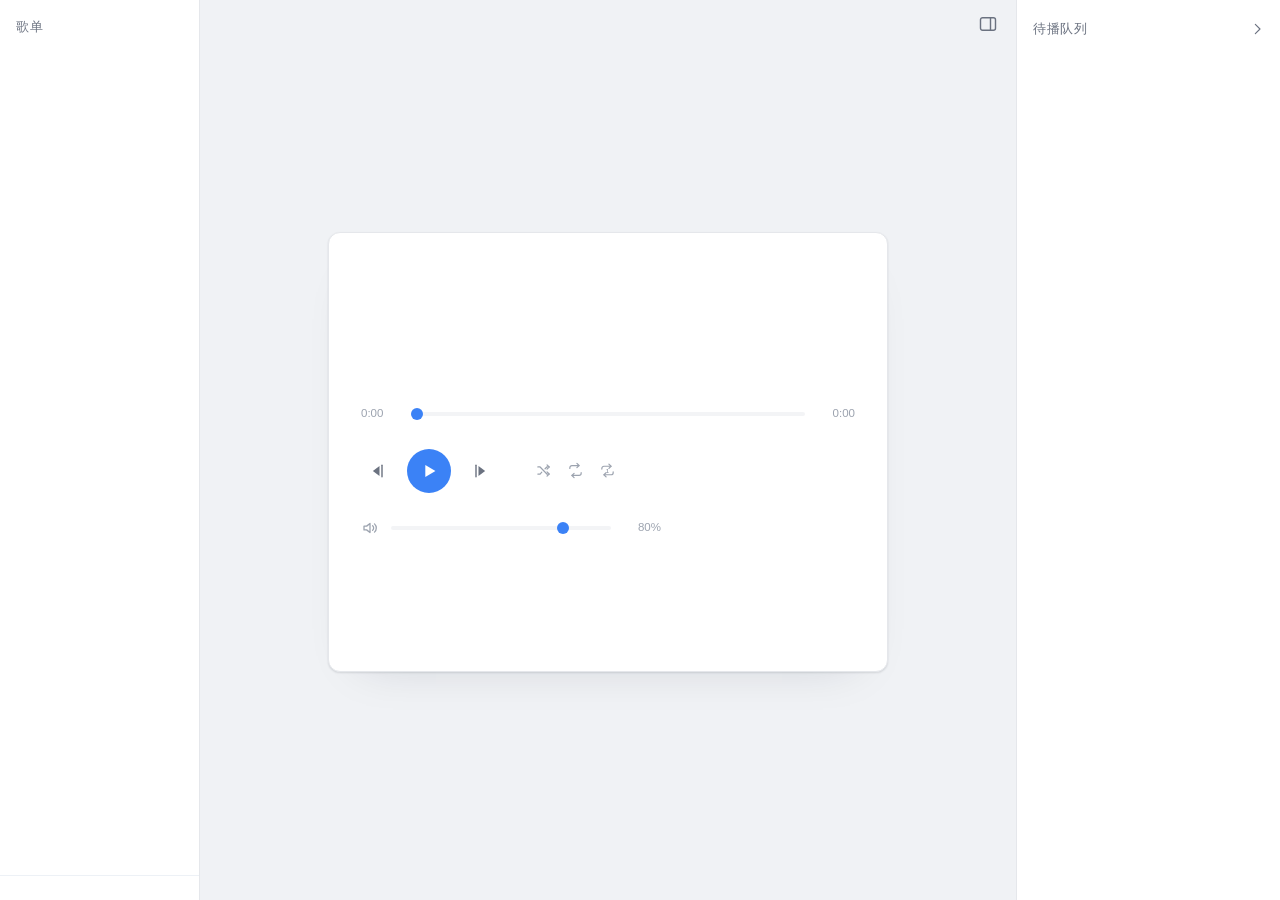
==== app/ui/player/index.html @ 9f5378cd "player的小修改" ====
<!DOCTYPE html>
<html lang="zh-CN" data-theme="light">
<head>
  <meta charset="utf-8">
  <meta name="viewport" content="width=device-width, initial-scale=1">
  <title>音乐播放器</title>
  <link rel="stylesheet" href="styles.css">
  <script>
    // 首帧前先把主题定下来，避免深色模式下先白一下。
    (function () {
      try {
        var saved = window.localStorage.getItem("theme");
        if (saved === "light" || saved === "dark") {
          document.documentElement.dataset.theme = saved;
        } else if (window.matchMedia("(prefers-color-scheme: dark)").matches) {
          document.documentElement.dataset.theme = "dark";
        }
      } catch (error) {
        /* localStorage 不可用时按浅色处理 */
      }
    })();
  </script>
</head>
<body>
  <svg class="sprite" aria-hidden="true" focusable="false">
    <symbol id="i-prev" viewBox="0 0 24 24"><path d="M18 5v14"/><path fill="currentColor" stroke="none" d="M15 6L7 12l8 6z"/></symbol>
    <symbol id="i-next" viewBox="0 0 24 24"><path d="M6 5v14"/><path fill="currentColor" stroke="none" d="M9 6l8 6-8 6z"/></symbol>
    <symbol id="i-play" viewBox="0 0 24 24"><path fill="currentColor" stroke="none" d="M8 5.4l11 6.6-11 6.6z"/></symbol>
    <symbol id="i-pause" viewBox="0 0 24 24"><rect fill="currentColor" stroke="none" x="7.4" y="5" width="3.6" height="14" rx="1.2"/><rect fill="currentColor" stroke="none" x="13" y="5" width="3.6" height="14" rx="1.2"/></symbol>
    <symbol id="i-shuffle" viewBox="0 0 24 24"><path d="M4 7h3.2l9.6 10H20"/><path d="M4 17h3.2l2.4-2.6"/><path d="M14.2 9.6L16.8 7H20"/><path d="M17 4l3 3-3 3"/><path d="M17 14l3 3-3 3"/></symbol>
    <symbol id="i-loop" viewBox="0 0 24 24"><path d="M4 9V8a3 3 0 0 1 3-3h10"/><path d="M14 2l3 3-3 3"/><path d="M20 15v1a3 3 0 0 1-3 3H7"/><path d="M10 22l-3-3 3-3"/></symbol>
    <symbol id="i-repeat-one" viewBox="0 0 24 24"><path d="M4 10V9a3 3 0 0 1 3-3h10"/><path d="M14 3l3 3-3 3"/><path d="M20 14v1a3 3 0 0 1-3 3H7"/><path d="M10 21l-3-3 3-3"/><text x="12" y="15.4" text-anchor="middle" font-size="7.5" font-weight="700" fill="currentColor" stroke="none">1</text></symbol>
    <symbol id="i-volume" viewBox="0 0 24 24"><path d="M4 9.5h3.5L12 6v12L7.5 14.5H4z"/><path d="M15.5 9a4 4 0 0 1 0 6"/><path d="M18 6.5a7.5 7.5 0 0 1 0 11"/></symbol>
    <symbol id="i-panel" viewBox="0 0 24 24"><rect x="3" y="4.5" width="18" height="15" rx="2.5"/><path d="M15 4.5v15"/></symbol>
    <symbol id="i-chevron" viewBox="0 0 24 24"><path d="M9.5 5l7 7-7 7"/></symbol>
    <symbol id="i-search" viewBox="0 0 24 24"><circle cx="10.5" cy="10.5" r="6"/><path d="M15 15l4.5 4.5"/></symbol>
    <symbol id="i-close" viewBox="0 0 24 24"><path d="M6 6l12 12"/><path d="M18 6L6 18"/></symbol>
    <symbol id="i-note" viewBox="0 0 24 24"><circle cx="12" cy="12" r="9.2"/><path d="M10.6 16.2V8.4l5.8-1.4v7.4"/><circle cx="8.7" cy="16.4" r="1.9"/><circle cx="14.5" cy="14.6" r="1.9"/></symbol>
  </svg>

  <div class="app" id="app">
    <aside class="sidebar">
      <div class="sidebar-head" data-i18n="player.playlist_header">歌单</div>
      <div class="playlist-list" id="playlists" role="list"></div>
      <div class="sidebar-foot" id="mode-label"></div>
    </aside>

    <main class="now">
      <div class="now-top">
        <button class="icon-btn" id="queue-toggle" type="button" aria-controls="queue">
          <svg class="icon" aria-hidden="true"><use href="#i-panel"/></svg>
        </button>
      </div>

      <div class="notice" id="notice" role="status" aria-live="polite"></div>

      <div class="now-body">
        <section class="playing" id="playing">
          <div class="playing-head" id="track-head" hidden>
            <span class="playing-playlist" id="track-playlist"></span>
            <span class="adapt-badge" id="track-adaptation"></span>
          </div>
          <div class="title-row">
            <h1 class="track-title" id="track-title"></h1>
            <button class="ghost-btn" id="pick-loop" type="button" hidden data-i18n="player.action.pick_loop">选一首循环</button>
          </div>
          <div class="track-authors" id="track-authors"></div>

          <div class="progress-row">
            <span class="time" id="time-elapsed">0:00</span>
            <input class="slider" id="seek" type="range" min="0" max="1000" step="1" value="0" aria-label="进度">
            <span class="time" id="time-total">0:00</span>
          </div>

          <div class="controls">
            <button class="icon-btn" id="prev" type="button" aria-label="上一首" data-i18n-title="player.action.prev">
              <svg class="icon" aria-hidden="true"><use href="#i-prev"/></svg>
            </button>
            <button class="icon-btn play" id="play" type="button" data-playing="false" aria-label="播放">
              <svg class="icon icon-play" aria-hidden="true"><use href="#i-play"/></svg>
              <svg class="icon icon-pause" aria-hidden="true"><use href="#i-pause"/></svg>
            </button>
            <button class="icon-btn" id="next" type="button" aria-label="下一首" data-i18n-title="player.action.next">
              <svg class="icon" aria-hidden="true"><use href="#i-next"/></svg>
            </button>
            <div class="modes" role="group" aria-label="播放模式">
              <button class="mode-btn" type="button" data-mode="shuffle">
                <svg class="icon" aria-hidden="true"><use href="#i-shuffle"/></svg>
              </button>
              <button class="mode-btn" type="button" data-mode="list_loop">
                <svg class="icon" aria-hidden="true"><use href="#i-loop"/></svg>
              </button>
              <button class="mode-btn" type="button" data-mode="repeat_one">
                <svg class="icon" aria-hidden="true"><use href="#i-repeat-one"/></svg>
              </button>
            </div>
          </div>

          <div class="volume-row">
            <span class="volume-icon" aria-hidden="true">
              <svg class="icon" aria-hidden="true"><use href="#i-volume"/></svg>
            </span>
            <input class="slider" id="volume" type="range" min="0" max="100" step="1" value="80" aria-label="音量">
            <span class="volume-value" id="volume-value">80%</span>
          </div>
        </section>

        <section class="empty" id="empty" hidden>
          <svg class="empty-icon" aria-hidden="true"><use href="#i-note"/></svg>
          <h2 id="empty-title"></h2>
          <p id="empty-body"></p>
          <button class="btn primary" id="empty-action" type="button" data-i18n="player.action.open_manager" hidden>打开管理器</button>
        </section>
      </div>
    </main>

    <aside class="queue" id="queue">
      <div class="queue-head">
        <span data-i18n="player.queue.title">待播队列</span>
        <button class="icon-btn small" id="queue-collapse" type="button" aria-controls="queue">
          <svg class="icon" aria-hidden="true"><use href="#i-chevron"/></svg>
        </button>
      </div>
      <div class="queue-list" id="queue-list"></div>
    </aside>
  </div>

  <div class="modal" id="picker" hidden>
    <div class="modal-card" role="dialog" aria-modal="true" aria-labelledby="picker-title">
      <div class="modal-head">
        <h2 id="picker-title" data-i18n="player.pick.title">选一首循环</h2>
        <button class="icon-btn small" id="picker-close" type="button" aria-label="关闭">
          <svg class="icon" aria-hidden="true"><use href="#i-close"/></svg>
        </button>
      </div>
      <div class="modal-search">
        <svg class="icon" aria-hidden="true"><use href="#i-search"/></svg>
        <input id="picker-search" type="search" autocomplete="off" data-i18n-placeholder="player.pick.search">
      </div>
      <div class="picker-list" id="picker-list" role="listbox"></div>
      <div class="modal-foot" data-i18n="player.pick.hint"></div>
    </div>
  </div>

  <audio id="audio" preload="metadata"></audio>
  <!-- 没有构建步骤：按职责拆成多个普通脚本，共享全局作用域，顺序见 docs/architecture.md -->
  <script src="js/core.js"></script>
  <script src="js/render.js"></script>
  <script src="js/playback.js"></script>
  <script src="js/picker.js"></script>
  <script src="js/events.js"></script>
  <script src="js/main.js"></script>
</body>
</html>
---- app/ui/player/styles.css ----
:root {
  color-scheme: light;

  --bg: #f0f2f5;
  --panel: #ffffff;
  --border: #e5e7eb;
  --border-strong: #d1d5db;
  --border-soft: #edf1f6;

  --text: #374151;
  --text-strong: #111827;
  --text-soft: #6b7280;
  --muted: #9ca3af;
  --placeholder: #c3c9d4;

  --surface-sunken: #f9fafb;
  --surface-hover: #f8fafc;
  --surface-active: #f1f5f9;
  --surface-muted: #f3f4f6;

  --blue: #3b82f6;
  --blue-dark: #2563eb;
  --blue-text: #2563eb;
  --blue-soft: #eff6ff;
  --blue-border: #bfdbfe;

  --amber: #f59e0b;
  --amber-soft: #fef3c7;
  --amber-text: #92400e;
  --red: #ef4444;
  --red-soft: #fee2e2;
  --red-text: #991b1b;

  --shadow: rgba(15, 23, 42, 0.12);
  --shadow-strong: rgba(15, 23, 42, 0.18);
  --backdrop: rgba(15, 23, 42, 0.32);
  --focus-ring: rgba(59, 130, 246, 0.16);
  --toast-bg: #111827;
  --scrollbar: #d3d8e0;
  --scrollbar-hover: #b8bfca;

  --radius: 8px;
  --radius-lg: 12px;
  --ease: cubic-bezier(0.2, 0.7, 0.3, 1);
}

[data-theme="dark"] {
  color-scheme: dark;

  --bg: #14161a;
  --panel: #1c1f24;
  --border: #2a2e35;
  --border-strong: #3a3f47;
  --border-soft: #24282e;

  --text: #d7dbe2;
  --text-strong: #f0f2f5;
  --text-soft: #9aa1ac;
  --muted: #6f7681;
  --placeholder: #5b626d;

  --surface-sunken: #191c21;
  --surface-hover: #24282f;
  --surface-active: #2b3038;
  --surface-muted: #21252b;

  --blue: #4c8df6;
  --blue-dark: #6aa2f9;
  --blue-text: #8ab4f8;
  --blue-soft: #1b2a44;
  --blue-border: #2f4a74;

  --amber: #f5a524;
  --amber-soft: #3a2e12;
  --amber-text: #fcd34d;
  --red: #e5484d;
  --red-soft: #3a1d1f;
  --red-text: #fca5a5;

  --shadow: rgba(0, 0, 0, 0.45);
  --shadow-strong: rgba(0, 0, 0, 0.6);
  --backdrop: rgba(0, 0, 0, 0.55);
  --focus-ring: rgba(76, 141, 246, 0.3);
  --toast-bg: #33383f;
  --scrollbar: #3a4048;
  --scrollbar-hover: #4b525c;
}

* {
  box-sizing: border-box;
}

[hidden] {
  display: none !important;
}

html,
body {
  height: 100%;
  margin: 0;
}

body {
  background: var(--bg);
  color: var(--text);
  font-family: "Microsoft YaHei", "Segoe UI", "Helvetica Neue", sans-serif;
  font-size: 14px;
  line-height: 1.5;
  overflow: hidden;
  -webkit-font-smoothing: antialiased;
}

button,
input {
  font-family: inherit;
  font-size: inherit;
  color: inherit;
}

button {
  cursor: pointer;
}

button:focus-visible,
input:focus-visible {
  outline: 2px solid var(--blue);
  outline-offset: 2px;
}

.sprite {
  display: none;
}

.icon {
  width: 20px;
  height: 20px;
  fill: none;
  stroke: currentColor;
  stroke-width: 1.7;
  stroke-linecap: round;
  stroke-linejoin: round;
}

/* ---------- 骨架 ---------- */

.app {
  display: grid;
  grid-template-columns: 200px minmax(0, 1fr) 264px;
  height: 100vh;
  min-height: 0;
  transition: grid-template-columns 0.24s var(--ease);
}

.app.no-queue {
  grid-template-columns: 200px minmax(0, 1fr) 0px;
}

.app.no-queue .queue {
  opacity: 0;
  border-left-color: transparent;
  pointer-events: none;
}

/* ---------- 左栏 ---------- */

.sidebar {
  display: grid;
  grid-template-rows: auto minmax(0, 1fr) auto;
  min-height: 0;
  background: var(--panel);
  border-right: 1px solid var(--border);
}

.sidebar-head {
  padding: 18px 16px 8px;
  font-size: 12.5px;
  color: var(--text-soft);
  letter-spacing: 0.04em;
}

.playlist-list {
  min-height: 0;
  overflow-y: auto;
  padding: 2px 8px 10px;
}

.playlist-item {
  transition:
    background 0.14s var(--ease),
    color 0.14s var(--ease);
  display: flex;
  align-items: center;
  justify-content: space-between;
  gap: 8px;
  width: 100%;
  padding: 9px 10px;
  border: 0;
  border-radius: var(--radius);
  background: transparent;
  color: var(--text);
  text-align: left;
}

.playlist-item:hover {
  background: var(--surface-hover);
}

.playlist-item.is-active {
  background: var(--blue-soft);
  color: var(--blue-text);
}

.playlist-item .name {
  overflow: hidden;
  white-space: nowrap;
  text-overflow: ellipsis;
}

.playlist-item .count {
  flex: none;
  font-size: 12px;
  color: var(--muted);
  font-variant-numeric: tabular-nums;
}

.playlist-item.is-active .count {
  color: var(--blue-text);
  opacity: 0.7;
}

.sidebar-foot {
  padding: 10px 16px 14px;
  border-top: 1px solid var(--border-soft);
  font-size: 12px;
  color: var(--text-soft);
}

/* ---------- 中栏 ---------- */

.now {
  position: relative;
  display: grid;
  grid-template-rows: 44px minmax(0, 1fr);
  min-width: 0;
  min-height: 0;
}

.now-top {
  display: flex;
  align-items: flex-start;
  justify-content: flex-end;
  padding: 8px 12px 0;
}

.now-body {
  display: flex;
  align-items: center;
  justify-content: center;
  min-height: 0;
  padding: 0 40px 40px;
  overflow: hidden;
}

/* 歌曲卡片：窗口拉大以后，一块安静的白底比飘在空处的几行字更像「正在播放」。 */
.playing {
  display: flex;
  flex-direction: column;
  justify-content: center;
  width: 100%;
  max-width: 560px;
  min-width: 0;
  min-height: min(440px, 100%);
  padding: 24px 32px 26px;
  border: 1px solid var(--border);
  border-radius: var(--radius-lg);
  background: var(--panel);
  box-shadow:
    0 22px 48px -34px var(--shadow-strong),
    0 1px 2px var(--shadow);
}

/* 卡片顶部：当前歌单与它的自适应状态。没有歌单时整行不出现。 */
.playing-head {
  display: flex;
  align-items: center;
  gap: 10px;
  min-width: 0;
  margin-bottom: 18px;
}

.playing-playlist {
  min-width: 0;
  overflow: hidden;
  font-size: 12.5px;
  color: var(--text-soft);
  white-space: nowrap;
  text-overflow: ellipsis;
}

.adapt-badge {
  flex: none;
  padding: 2px 9px;
  border: 1px solid var(--border);
  border-radius: 999px;
  background: var(--surface-muted);
  color: var(--text-soft);
  font-size: 11px;
  white-space: nowrap;
}

.adapt-badge.is-on {
  border-color: var(--blue-border);
  background: var(--blue-soft);
  color: var(--blue-text);
}

.title-row {
  display: flex;
  align-items: center;
  gap: 12px;
  min-width: 0;
}

.track-title {
  min-width: 0;
  margin: 0;
  font-size: 21px;
  font-weight: 600;
  line-height: 1.3;
  color: var(--text-strong);
  overflow-wrap: anywhere;
}

.track-authors {
  margin-top: 6px;
  font-size: 12.5px;
  color: var(--text-soft);
  overflow-wrap: anywhere;
}

.ghost-btn {
  transition:
    background 0.14s var(--ease),
    border-color 0.14s var(--ease),
    color 0.14s var(--ease);
  flex: none;
  padding: 4px 10px;
  border: 1px solid var(--border);
  border-radius: 999px;
  background: transparent;
  color: var(--text-soft);
  font-size: 12px;
  white-space: nowrap;
}

.ghost-btn:hover {
  border-color: var(--blue-border);
  background: var(--blue-soft);
  color: var(--blue-text);
}

/* ---------- 进度与音量 ---------- */

.progress-row {
  display: grid;
  grid-template-columns: 40px minmax(0, 1fr) 40px;
  align-items: center;
  gap: 10px;
  margin-top: 34px;
}

.progress-row .time:last-child {
  text-align: right;
}

.time {
  font-size: 11.5px;
  color: var(--muted);
  font-variant-numeric: tabular-nums;
}

.slider {
  -webkit-appearance: none;
  appearance: none;
  width: 100%;
  height: 16px;
  margin: 0;
  background: transparent;
  cursor: pointer;
}

.slider::-webkit-slider-runnable-track {
  height: 4px;
  border-radius: 2px;
  background: linear-gradient(
    to right,
    var(--blue) 0,
    var(--blue) var(--fill, 0%),
    var(--surface-muted) var(--fill, 0%),
    var(--surface-muted) 100%
  );
}

.slider::-webkit-slider-thumb {
  -webkit-appearance: none;
  width: 12px;
  height: 12px;
  margin-top: -4px;
  border: 0;
  border-radius: 50%;
  background: var(--blue);
  transition: transform 0.12s var(--ease);
}

.slider:hover::-webkit-slider-thumb {
  transform: scale(1.15);
}

.slider:active::-webkit-slider-thumb {
  transform: scale(1.25);
}

.slider:disabled {
  cursor: default;
  opacity: 0.45;
}

.slider:focus-visible {
  outline: 2px solid var(--blue);
  outline-offset: 4px;
  border-radius: 999px;
}

/* ---------- 控件 ---------- */

.controls {
  display: flex;
  align-items: center;
  gap: 14px;
  margin-top: 26px;
}

.icon-btn {
  transition:
    background 0.14s var(--ease),
    color 0.14s var(--ease),
    transform 0.12s var(--ease);
  display: inline-flex;
  align-items: center;
  justify-content: center;
  width: 32px;
  height: 32px;
  padding: 0;
  border: 0;
  border-radius: 50%;
  background: transparent;
  color: var(--text-soft);
}

.icon-btn:hover {
  background: var(--surface-hover);
  color: var(--text);
}

.icon-btn:active:not(:disabled) {
  transform: scale(0.92);
}

.icon-btn:disabled {
  background: transparent;
  color: var(--muted);
  opacity: 0.4;
  cursor: default;
}

.icon-btn.small {
  width: 26px;
  height: 26px;
}

.icon-btn.small .icon {
  width: 16px;
  height: 16px;
}

.icon-btn.play {
  width: 44px;
  height: 44px;
  background: var(--blue);
  color: #ffffff;
}

.icon-btn.play:hover {
  background: var(--blue-dark);
  color: #ffffff;
}

.icon-btn.play:disabled {
  background: var(--surface-muted);
  color: var(--muted);
}

.icon-btn.play .icon {
  width: 22px;
  height: 22px;
  transition: transform 0.12s var(--ease);
}

.icon-btn.play:active:not(:disabled) .icon {
  transform: scale(0.88);
}

.icon-btn.play .icon-pause,
.icon-btn.play[data-playing="true"] .icon-play {
  display: none;
}

.icon-btn.play[data-playing="true"] .icon-pause {
  display: block;
}

.modes {
  display: flex;
  align-items: center;
  gap: 4px;
  margin-left: 18px;
}

.mode-btn {
  transition:
    background 0.14s var(--ease),
    color 0.14s var(--ease),
    border-color 0.14s var(--ease);
  display: inline-flex;
  align-items: center;
  justify-content: center;
  width: 28px;
  height: 28px;
  padding: 0;
  border: 0;
  border-radius: var(--radius);
  background: transparent;
  color: var(--muted);
}

.mode-btn .icon {
  width: 17px;
  height: 17px;
}

.mode-btn:hover {
  background: var(--surface-hover);
  color: var(--text-soft);
}

.mode-btn.is-active {
  background: var(--blue-soft);
  color: var(--blue-text);
}

.volume-row {
  display: grid;
  grid-template-columns: 20px minmax(0, 1fr) 40px;
  align-items: center;
  gap: 10px;
  width: 100%;
  max-width: 300px;
  margin-top: 24px;
}

/* 卡片里音量条与上面的控件保持一段固定距离，多出来的空白由居中分配，
   不会在中间留出一个大洞。 */
.playing .volume-row {
  margin-top: 26px;
}

.volume-icon {
  display: inline-flex;
  color: var(--muted);
}

.volume-icon .icon {
  width: 18px;
  height: 18px;
}

.volume-value {
  font-size: 11.5px;
  color: var(--muted);
  text-align: right;
  font-variant-numeric: tabular-nums;
}

/* ---------- 提示条 ---------- */

.notice {
  position: absolute;
  top: 48px;
  left: 50%;
  max-width: calc(100% - 56px);
  padding: 7px 14px;
  border-radius: 999px;
  background: var(--amber-soft);
  color: var(--amber-text);
  font-size: 12.5px;
  white-space: nowrap;
  overflow: hidden;
  text-overflow: ellipsis;
  opacity: 0;
  visibility: hidden;
  transform: translateX(-50%) translateY(-4px);
  transition:
    opacity 0.18s var(--ease),
    transform 0.18s var(--ease),
    visibility 0.18s;
  pointer-events: none;
}

.notice.is-visible {
  opacity: 1;
  visibility: visible;
  transform: translateX(-50%) translateY(0);
}

/* ---------- 空状态 ---------- */

.empty {
  display: flex;
  flex-direction: column;
  align-items: center;
  max-width: min(340px, 100%);
  text-align: center;
}

.empty-icon {
  width: 96px;
  height: 96px;
  margin-bottom: 14px;
  fill: none;
  stroke: var(--placeholder);
  stroke-width: 1.2;
  stroke-linecap: round;
  stroke-linejoin: round;
}

.empty h2 {
  margin: 0;
  font-size: 17px;
  font-weight: 600;
  color: var(--text-strong);
}

.empty p {
  margin: 8px 0 0;
  font-size: 13px;
  color: var(--text-soft);
}

.btn {
  transition:
    background 0.14s var(--ease),
    border-color 0.14s var(--ease),
    transform 0.12s var(--ease);
  padding: 8px 16px;
  border: 1px solid var(--border);
  border-radius: var(--radius);
  background: var(--panel);
  color: var(--text);
  font-size: 13.5px;
}

.btn:active:not(:disabled) {
  transform: scale(0.98);
}

.btn:hover {
  border-color: var(--border-strong);
  background: var(--surface-hover);
}

.btn.primary {
  margin-top: 16px;
  border-color: var(--blue);
  background: var(--blue);
  color: #ffffff;
}

.btn.primary:hover {
  border-color: var(--blue-dark);
  background: var(--blue-dark);
}

/* ---------- 右栏 ---------- */

.queue {
  overflow: hidden;
  transition:
    opacity 0.18s var(--ease),
    border-color 0.24s var(--ease);
  display: grid;
  grid-template-rows: auto minmax(0, 1fr) auto;
  min-height: 0;
  background: var(--panel);
  border-left: 1px solid var(--border);
}

.queue-head {
  display: flex;
  align-items: center;
  justify-content: space-between;
  gap: 8px;
  padding: 16px 10px 8px 16px;
  font-size: 12.5px;
  color: var(--text-soft);
  letter-spacing: 0.04em;
}

.queue-head .icon-btn .icon {
  transform: rotate(0deg);
}

.queue-list {
  min-height: 0;
  overflow-y: auto;
  padding: 2px 8px 12px;
}

.queue-item {
  transition:
    background 0.14s var(--ease),
    color 0.14s var(--ease);
  display: grid;
  grid-template-columns: 22px minmax(0, 1fr) auto;
  align-items: center;
  gap: 6px;
  width: 100%;
  padding: 7px 8px;
  border: 0;
  border-radius: var(--radius);
  background: transparent;
  color: var(--text);
  font-size: 13.5px;
  text-align: left;
}

.queue-item:hover {
  background: var(--surface-hover);
}

.queue-item .idx {
  font-size: 11.5px;
  color: var(--muted);
  text-align: right;
  font-variant-numeric: tabular-nums;
}

.queue-item .name {
  overflow: hidden;
  white-space: nowrap;
  text-overflow: ellipsis;
}

.queue-item .tag {
  font-size: 10.5px;
  color: var(--muted);
  white-space: nowrap;
}

.queue-item.is-played {
  color: var(--muted);
}

.queue-item.is-played:hover {
  color: var(--text-soft);
}

.queue-item.is-missing {
  color: var(--muted);
}

.queue-item.is-current {
  background: var(--blue-soft);
  color: var(--blue-text);
}

.queue-item.is-current .idx {
  color: var(--blue-text);
  opacity: 0.7;
}

.queue-empty {
  padding: 20px 12px;
  font-size: 12.5px;
  color: var(--muted);
  text-align: center;
}

.queue-pinned {
  margin: 8px;
  padding: 12px 14px;
  border-radius: var(--radius);
  background: var(--blue-soft);
  color: var(--blue-text);
  font-size: 13px;
  line-height: 1.5;
  overflow-wrap: anywhere;
}

/* ---------- 弹窗 ---------- */

.modal {
  animation: fade-in 0.16s ease;
  position: fixed;
  inset: 0;
  z-index: 20;
  display: flex;
  align-items: center;
  justify-content: center;
  padding: 24px;
  background: var(--backdrop);
}

.modal.is-closing {
  animation: fade-out 0.16s ease forwards;
}

.modal.is-closing .modal-card {
  animation: card-out 0.16s var(--ease) forwards;
}

.modal-card {
  animation: card-in 0.2s var(--ease);
  display: grid;
  grid-template-rows: auto auto minmax(0, 1fr) auto;
  width: 520px;
  max-width: 100%;
  max-height: 82vh;
  border: 1px solid var(--border);
  border-radius: var(--radius-lg);
  background: var(--panel);
  box-shadow: 0 18px 48px var(--shadow-strong);
  overflow: hidden;
}

.modal-head {
  display: flex;
  align-items: center;
  justify-content: space-between;
  gap: 12px;
  padding: 16px 14px 10px 20px;
}

.modal-head h2 {
  margin: 0;
  font-size: 17px;
  font-weight: 600;
  color: var(--text-strong);
}

.modal-search {
  display: flex;
  align-items: center;
  gap: 8px;
  margin: 0 20px 10px;
  padding: 0 10px;
  border: 1px solid var(--border);
  border-radius: var(--radius);
  background: var(--surface-sunken);
  color: var(--muted);
}

.modal-search:focus-within {
  border-color: var(--blue-border);
  background: var(--panel);
  box-shadow: 0 0 0 3px var(--focus-ring);
}

.modal-search .icon {
  width: 16px;
  height: 16px;
  flex: none;
}

.modal-search input {
  width: 100%;
  height: 36px;
  border: 0;
  background: transparent;
  outline: none;
}

.modal-search input::placeholder {
  color: var(--placeholder);
}

.picker-list {
  min-height: 0;
  overflow-y: auto;
  padding: 0 12px 10px;
}

.picker-item {
  display: grid;
  grid-template-columns: minmax(0, 1fr) auto;
  align-items: baseline;
  gap: 10px;
  width: 100%;
  padding: 9px 10px;
  border: 0;
  border-radius: var(--radius);
  background: transparent;
  text-align: left;
}

.picker-item:hover {
  background: var(--surface-hover);
}

.picker-item.is-active {
  background: var(--blue-soft);
}

.picker-name {
  overflow: hidden;
  white-space: nowrap;
  text-overflow: ellipsis;
}

.picker-meta {
  font-size: 12px;
  color: var(--muted);
  white-space: nowrap;
}

.picker-item.is-active .picker-name {
  color: var(--blue-text);
}

.picker-empty {
  padding: 28px 12px;
  font-size: 13px;
  color: var(--muted);
  text-align: center;
}

.modal-foot {
  padding: 10px 20px 14px;
  border-top: 1px solid var(--border-soft);
  font-size: 11.5px;
  color: var(--muted);
}

/* ---------- 滚动条 ---------- */

.playlist-list::-webkit-scrollbar,
.queue-list::-webkit-scrollbar,
.picker-list::-webkit-scrollbar {
  width: 8px;
}

.playlist-list::-webkit-scrollbar-thumb,
.queue-list::-webkit-scrollbar-thumb,
.picker-list::-webkit-scrollbar-thumb {
  border-radius: 4px;
  background: var(--scrollbar);
}

.playlist-list::-webkit-scrollbar-thumb:hover,
.queue-list::-webkit-scrollbar-thumb:hover,
.picker-list::-webkit-scrollbar-thumb:hover {
  background: var(--scrollbar-hover);
}

/* ---------- 窄窗口 ---------- */

@media (max-width: 840px) {
  .now-body {
    padding: 0 20px 28px;
  }

  .playing {
    min-height: min(360px, 100%);
    padding: 20px 22px 22px;
  }

  .progress-row {
    margin-top: 26px;
  }

  .controls {
    gap: 10px;
  }

  .modes {
    gap: 2px;
    margin-left: 10px;
  }

  .mode-btn {
    width: 26px;
    height: 26px;
  }

  .volume-row {
    margin-top: 20px;
  }
}

/* ---------- 动效 ---------- */

@keyframes fade-in {
  from {
    opacity: 0;
  }
  to {
    opacity: 1;
  }
}

@keyframes fade-out {
  to {
    opacity: 0;
  }
}

@keyframes card-out {
  to {
    opacity: 0;
    transform: translateY(6px) scale(0.985);
  }
}

@keyframes card-in {
  from {
    opacity: 0;
    transform: translateY(8px) scale(0.985);
  }
  to {
    opacity: 1;
    transform: none;
  }
}

@keyframes track-in {
  from {
    opacity: 0;
    transform: translateY(6px);
  }
  to {
    opacity: 1;
    transform: none;
  }
}

.playing.is-switching .title-row,
.playing.is-switching .track-authors {
  animation: track-in 0.22s var(--ease);
}

@media (prefers-reduced-motion: reduce) {
  * {
    animation-duration: 0.01ms !important;
    transition-duration: 0.01ms !important;
  }
}
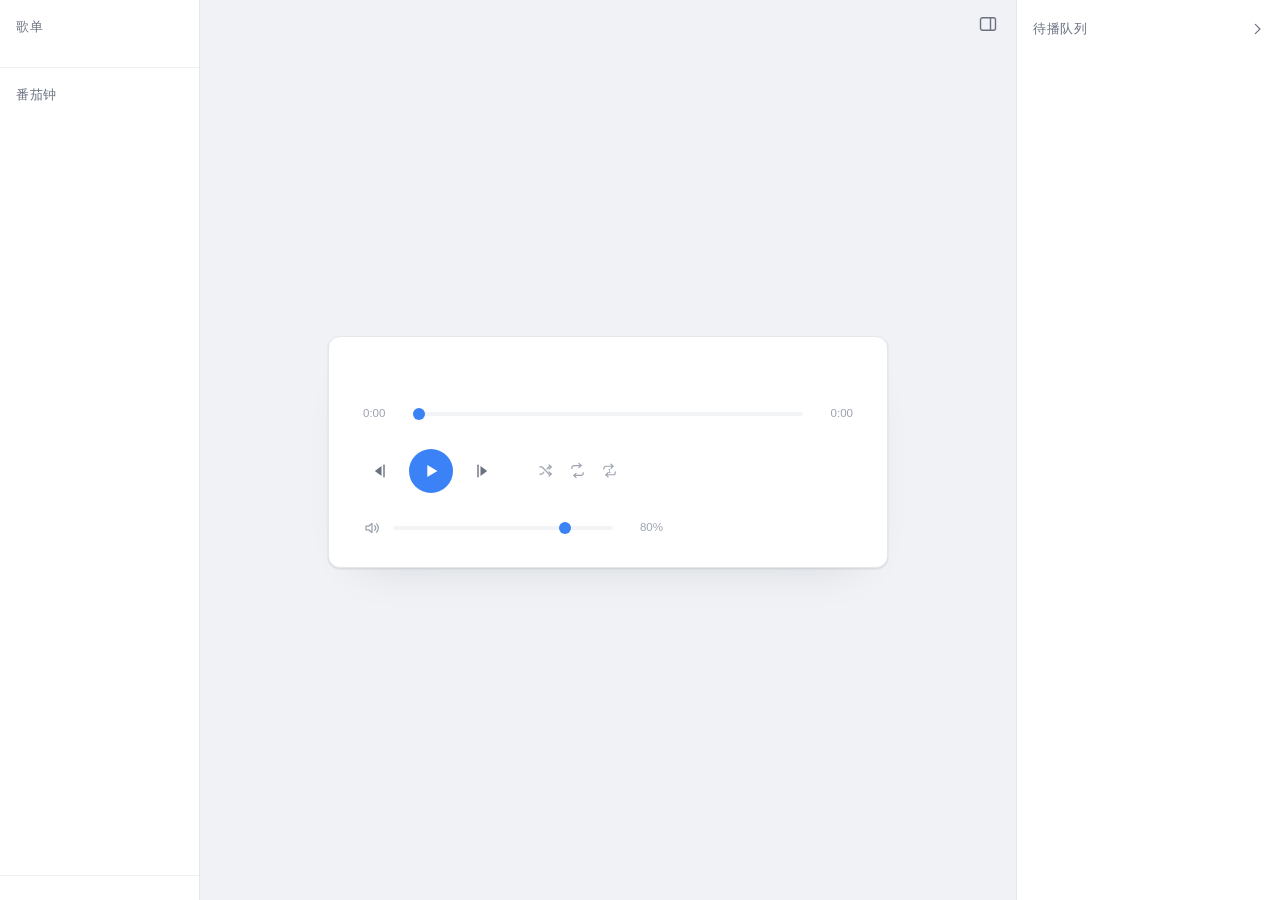
==== commit 43e8a564: "功能：番茄钟" ====
--- a/app/ui/player/index.html
+++ b/app/ui/player/index.html
@@ -40,8 +40,12 @@
 
   <div class="app" id="app">
     <aside class="sidebar">
-      <div class="sidebar-head" data-i18n="player.playlist_header">歌单</div>
-      <div class="playlist-list" id="playlists" role="list"></div>
+      <div class="sidebar-scroll">
+        <div class="sidebar-head" data-i18n="player.playlist_header">歌单</div>
+        <div class="playlist-list" id="playlists" role="list"></div>
+        <div class="sidebar-head sidebar-head--pomodoro" id="pomodoro-head" data-i18n="pomodoro.header">番茄钟</div>
+        <div class="playlist-list" id="pomodoros" role="list"></div>
+      </div>
       <div class="sidebar-foot" id="mode-label"></div>
     </aside>
 
@@ -54,7 +58,7 @@
 
       <div class="notice" id="notice" role="status" aria-live="polite"></div>
 
-      <div class="now-body">
+      <div class="now-body" id="now-body">
         <section class="playing" id="playing">
           <div class="playing-head" id="track-head" hidden>
             <span class="playing-playlist" id="track-playlist"></span>
@@ -112,6 +116,8 @@
           <button class="btn primary" id="empty-action" type="button" data-i18n="player.action.open_manager" hidden>打开管理器</button>
         </section>
       </div>
+
+      <section class="pomodoro-detail" id="pomodoro-detail" hidden></section>
     </main>
 
     <aside class="queue" id="queue">
@@ -123,6 +129,66 @@
       </div>
       <div class="queue-list" id="queue-list"></div>
     </aside>
+  </div>
+
+  <div class="pomo-stage" id="pomo-stage" hidden>
+    <div class="pomo-bg" id="pomo-bg"></div>
+    <div class="pomo-scrim"></div>
+
+    <div class="pomo-hud">
+      <div class="pomo-hud-phase" id="pomo-phase"></div>
+      <div class="pomo-hud-time" id="pomo-time">0:00</div>
+      <div class="pomo-hud-next" id="pomo-next"></div>
+    </div>
+
+    <div class="pomo-hotzone" id="pomo-hotzone"></div>
+    <div class="pomo-panel" id="pomo-panel">
+      <div class="pomo-panel-title" id="pomo-panel-title"></div>
+      <label class="pomo-volume">
+        <span data-i18n="pomodoro.music_volume">背景音乐</span>
+        <input class="slider" id="pomo-music-volume" type="range" min="0" max="100" step="1" value="50">
+        <span class="pomo-volume-value" id="pomo-music-volume-value">50%</span>
+      </label>
+      <label class="pomo-volume">
+        <span data-i18n="pomodoro.environment_volume">环境音</span>
+        <input class="slider" id="pomo-environment-volume" type="range" min="0" max="100" step="1" value="35">
+        <span class="pomo-volume-value" id="pomo-environment-volume-value">35%</span>
+      </label>
+      <div class="pomo-panel-actions">
+        <button class="pomo-action" id="pomo-pause" type="button" data-paused="false">
+          <svg class="icon" aria-hidden="true"><use href="#i-pause"/></svg>
+          <span id="pomo-pause-label" data-i18n="pomodoro.pause">暂停</span>
+        </button>
+        <button class="pomo-action" id="pomo-fullscreen" type="button" data-i18n="pomodoro.fullscreen">全屏</button>
+        <button class="pomo-action is-danger" id="pomo-exit" type="button" data-i18n="pomodoro.exit">退出</button>
+      </div>
+    </div>
+
+    <div class="pomo-prep" id="pomo-prep">
+      <div class="pomo-prep-name" id="pomo-prep-name"></div>
+      <div class="pomo-prep-label" data-i18n="pomodoro.prep">预备</div>
+      <div class="pomo-prep-time" id="pomo-prep-time">2:00</div>
+      <button class="btn primary" id="pomo-prep-skip" type="button" data-i18n="pomodoro.prep_skip">跳过预备</button>
+    </div>
+
+    <div class="pomo-done" id="pomo-done" hidden>
+      <div class="pomo-done-card">
+        <h2 data-i18n="pomodoro.done_title">完成</h2>
+        <div class="pomo-done-stats" id="pomo-done-stats"></div>
+        <button class="btn primary" id="pomo-done-close" type="button" data-i18n="pomodoro.done_back">返回</button>
+      </div>
+    </div>
+
+    <div class="pomo-confirm" id="pomo-confirm" hidden>
+      <div class="pomo-confirm-card">
+        <h2 data-i18n="pomodoro.exit_title">退出番茄钟</h2>
+        <p data-i18n="pomodoro.exit_body">已经计时的时间会保留，确定要退出吗？</p>
+        <div class="pomo-confirm-actions">
+          <button class="btn ghost" id="pomo-exit-cancel" type="button" data-i18n="pomodoro.exit_cancel">继续计时</button>
+          <button class="btn primary" id="pomo-exit-confirm" type="button" data-i18n="pomodoro.exit_confirm">退出</button>
+        </div>
+      </div>
+    </div>
   </div>
 
   <div class="modal" id="picker" hidden>
@@ -143,11 +209,16 @@
   </div>
 
   <audio id="audio" preload="metadata"></audio>
+  <audio id="pomo-audio" preload="metadata"></audio>
+  <audio id="pomo-ambient" loop preload="metadata"></audio>
+  <audio id="pomo-ring" preload="auto"></audio>
   <!-- 没有构建步骤：按职责拆成多个普通脚本，共享全局作用域，顺序见 docs/architecture.md -->
   <script src="js/core.js"></script>
   <script src="js/render.js"></script>
   <script src="js/playback.js"></script>
   <script src="js/picker.js"></script>
+  <script src="js/pomodoro-render.js"></script>
+  <script src="js/pomodoro.js"></script>
   <script src="js/events.js"></script>
   <script src="js/main.js"></script>
 </body>
--- a/app/ui/player/styles.css
+++ b/app/ui/player/styles.css
@@ -161,14 +161,41 @@
   pointer-events: none;
 }
 
+/* 番茄钟详情占满主区域时，队列栏让位：详情里的选择比待播列表重要。 */
+.app.pomodoro-view {
+  grid-template-columns: 200px minmax(0, 1fr) 0px;
+}
+
+.app.pomodoro-view .queue {
+  opacity: 0;
+  border-left-color: transparent;
+  pointer-events: none;
+}
+
 /* ---------- 左栏 ---------- */
 
 .sidebar {
   display: grid;
-  grid-template-rows: auto minmax(0, 1fr) auto;
+  grid-template-rows: minmax(0, 1fr) auto;
   min-height: 0;
   background: var(--panel);
   border-right: 1px solid var(--border);
+}
+
+.sidebar-scroll {
+  min-height: 0;
+  overflow-y: auto;
+  padding-bottom: 8px;
+}
+
+.sidebar-scroll .playlist-list {
+  overflow: visible;
+}
+
+.sidebar-head--pomodoro {
+  margin-top: 10px;
+  border-top: 1px solid var(--border-soft);
+  padding-top: 12px;
 }
 
 .sidebar-head {
@@ -261,16 +288,15 @@
   overflow: hidden;
 }
 
-/* 歌曲卡片：窗口拉大以后，一块安静的白底比飘在空处的几行字更像「正在播放」。 */
+/* 歌曲卡片：窗口拉大以后，一块安静的白底比飘在空处的几行字更像「正在播放」。
+   高度跟着内容走，不设最小高度——窗口再大也不该在卡片里留出半屏空白。 */
 .playing {
   display: flex;
   flex-direction: column;
-  justify-content: center;
   width: 100%;
   max-width: 560px;
   min-width: 0;
-  min-height: min(440px, 100%);
-  padding: 24px 32px 26px;
+  padding: 28px 34px 30px;
   border: 1px solid var(--border);
   border-radius: var(--radius-lg);
   background: var(--panel);
@@ -979,8 +1005,7 @@
   }
 
   .playing {
-    min-height: min(360px, 100%);
-    padding: 20px 22px 22px;
+    padding: 22px 22px 24px;
   }
 
   .progress-row {
@@ -1063,3 +1088,532 @@
     transition-duration: 0.01ms !important;
   }
 }
+
+/* ---------- 番茄钟 ---------- */
+
+.pomo-item .count {
+  max-width: 86px;
+  overflow: hidden;
+  white-space: nowrap;
+  text-overflow: ellipsis;
+}
+
+.pomo-item.is-locked {
+  opacity: 0.55;
+  cursor: default;
+}
+
+.pomodoro-detail {
+  position: absolute;
+  inset: 44px 0 0 0;
+  z-index: 2;
+  padding: 8px 32px 40px;
+  overflow-y: auto;
+  background: var(--bg);
+}
+
+.pomo-detail-wrap {
+  max-width: 720px;
+  margin: 0 auto;
+}
+
+.pomo-detail-head {
+  margin-bottom: 18px;
+}
+
+.pomo-detail-title {
+  margin: 0;
+  color: var(--text-strong);
+  font-size: 23px;
+  font-weight: 600;
+  line-height: 1.3;
+  overflow-wrap: anywhere;
+}
+
+.pomo-detail-sub {
+  margin: 6px 0 0;
+  color: var(--text-soft);
+  font-size: 12.5px;
+  line-height: 1.6;
+}
+
+.pomo-detail-card {
+  padding: 4px 20px;
+  border: 1px solid var(--border);
+  border-radius: var(--radius-lg);
+  background: var(--panel);
+  box-shadow: 0 18px 40px -34px var(--shadow-strong);
+}
+
+.pomo-detail-row {
+  display: grid;
+  grid-template-columns: 132px minmax(0, 1fr);
+  align-items: center;
+  gap: 14px;
+  padding: 10px 0;
+  border-bottom: 1px solid var(--border-soft);
+}
+
+.pomo-detail-row:last-child {
+  border-bottom: 0;
+}
+
+.pomo-detail-label {
+  color: var(--text-soft);
+  font-size: 12.5px;
+}
+
+.pomo-detail-section {
+  padding-top: 4px;
+  border-top: 1px solid var(--border);
+}
+
+.pomo-detail-section h3 {
+  margin: 14px 0 2px;
+  color: var(--muted);
+  font-size: 11.5px;
+  font-weight: 600;
+  letter-spacing: 0.05em;
+}
+
+.pomo-select {
+  width: 100%;
+  height: 34px;
+  padding: 0 10px;
+  border: 1px solid var(--border);
+  border-radius: var(--radius);
+  background: var(--surface-sunken);
+  color: var(--text);
+  font-family: inherit;
+  font-size: 13px;
+}
+
+.pomo-select:focus-visible {
+  outline: 2px solid var(--blue);
+  outline-offset: 1px;
+}
+
+.pomo-switch {
+  position: relative;
+  width: 40px;
+  height: 22px;
+  padding: 0;
+  border: 0;
+  border-radius: 999px;
+  background: var(--surface-muted);
+  transition: background 0.16s var(--ease);
+}
+
+.pomo-switch-knob {
+  position: absolute;
+  top: 3px;
+  left: 3px;
+  width: 16px;
+  height: 16px;
+  border-radius: 50%;
+  background: var(--panel);
+  box-shadow: 0 1px 2px var(--shadow);
+  transition: transform 0.16s var(--ease);
+}
+
+.pomo-switch[aria-checked="true"] {
+  background: var(--blue);
+}
+
+.pomo-switch[aria-checked="true"] .pomo-switch-knob {
+  transform: translateX(18px);
+}
+
+.pomo-detail-stats {
+  display: flex;
+  flex-wrap: wrap;
+  gap: 8px 18px;
+  margin-top: 14px;
+  color: var(--text-soft);
+  font-size: 12px;
+}
+
+.pomo-detail-actions {
+  display: flex;
+  gap: 10px;
+  margin-top: 18px;
+}
+
+.pomo-detail-actions .btn.primary {
+  margin-top: 0;
+}
+
+.pomo-detail-note {
+  margin: 10px 0 0;
+  color: var(--muted);
+  font-size: 11.5px;
+}
+
+/* ---------- 全屏计时层 ---------- */
+
+body.pomo-mode {
+  overflow: hidden;
+}
+
+.pomo-stage {
+  position: fixed;
+  inset: 0;
+  z-index: 15;
+  overflow: hidden;
+  background: #0b0d10;
+  color: #ffffff;
+  font-family: var(--pomo-font, "Microsoft YaHei", "Segoe UI", sans-serif);
+}
+
+.pomo-bg {
+  position: absolute;
+  inset: 0;
+  overflow: hidden;
+  background: #0b0d10;
+}
+
+.pomo-bg.is-empty {
+  background:
+    radial-gradient(circle at 22% 18%, rgba(59, 130, 246, 0.22), transparent 42%),
+    radial-gradient(circle at 78% 76%, rgba(245, 158, 11, 0.16), transparent 46%),
+    linear-gradient(150deg, #11151c, #090b0f 70%);
+}
+
+.pomo-bg-media {
+  position: absolute;
+  top: 50%;
+  left: 50%;
+  transform: translate(-50%, -50%);
+}
+
+.pomo-bg[data-mode="cover"] .pomo-bg-media {
+  width: 100%;
+  height: 100%;
+  object-fit: cover;
+}
+
+.pomo-bg[data-mode="contain"] .pomo-bg-media {
+  width: 100%;
+  height: 100%;
+  object-fit: contain;
+}
+
+.pomo-bg[data-mode="stretch"] .pomo-bg-media {
+  width: 100%;
+  height: 100%;
+  object-fit: fill;
+}
+
+.pomo-bg[data-mode="fit_width"] .pomo-bg-media {
+  width: 100%;
+  height: auto;
+}
+
+.pomo-bg[data-mode="fit_height"] .pomo-bg-media {
+  width: auto;
+  height: 100%;
+}
+
+.pomo-scrim {
+  position: absolute;
+  inset: 0;
+  background: linear-gradient(
+    180deg,
+    rgba(0, 0, 0, 0.28),
+    transparent 26%,
+    transparent 64%,
+    rgba(0, 0, 0, 0.58)
+  );
+  pointer-events: none;
+}
+
+.pomo-hud {
+  position: absolute;
+  bottom: 30px;
+  left: 36px;
+  display: flex;
+  flex-direction: column;
+  gap: 2px;
+  text-shadow: 0 2px 22px rgba(0, 0, 0, 0.5);
+  pointer-events: none;
+}
+
+.pomo-hud-phase {
+  color: rgba(255, 255, 255, 0.72);
+  font-size: 13px;
+  letter-spacing: 0.18em;
+}
+
+.pomo-hud-time {
+  font-size: 56px;
+  font-weight: 600;
+  line-height: 1.05;
+  font-variant-numeric: tabular-nums;
+}
+
+.pomo-hud-next {
+  color: rgba(255, 255, 255, 0.6);
+  font-size: 12.5px;
+}
+
+/* 右上角热区：鼠标靠近才让面板渐显 */
+.pomo-hotzone {
+  position: absolute;
+  top: 0;
+  right: 0;
+  z-index: 3;
+  width: 280px;
+  height: 150px;
+}
+
+.pomo-panel {
+  position: absolute;
+  top: 18px;
+  right: 18px;
+  z-index: 4;
+  width: 252px;
+  padding: 14px;
+  border: 1px solid rgba(255, 255, 255, 0.16);
+  border-radius: 14px;
+  background: rgba(18, 20, 24, 0.58);
+  box-shadow: 0 18px 42px rgba(0, 0, 0, 0.35);
+  opacity: 0;
+  transform: translateY(-6px);
+  pointer-events: none;
+  transition:
+    opacity 0.2s var(--ease),
+    transform 0.2s var(--ease);
+  backdrop-filter: blur(14px);
+}
+
+.pomo-panel.is-visible {
+  opacity: 1;
+  transform: none;
+  pointer-events: auto;
+}
+
+.pomo-panel-title {
+  margin-bottom: 6px;
+  color: rgba(255, 255, 255, 0.66);
+  font-size: 12px;
+  overflow: hidden;
+  white-space: nowrap;
+  text-overflow: ellipsis;
+}
+
+.pomo-volume {
+  display: grid;
+  grid-template-columns: 60px minmax(0, 1fr) 38px;
+  align-items: center;
+  gap: 8px;
+  margin-top: 8px;
+  color: rgba(255, 255, 255, 0.72);
+  font-size: 11.5px;
+}
+
+.pomo-volume .slider::-webkit-slider-runnable-track {
+  background: linear-gradient(
+    to right,
+    #ffffff 0,
+    #ffffff var(--fill, 0%),
+    rgba(255, 255, 255, 0.22) var(--fill, 0%),
+    rgba(255, 255, 255, 0.22) 100%
+  );
+}
+
+.pomo-volume .slider::-webkit-slider-thumb {
+  background: #ffffff;
+}
+
+.pomo-volume-value {
+  color: rgba(255, 255, 255, 0.6);
+  font-size: 11px;
+  text-align: right;
+  font-variant-numeric: tabular-nums;
+}
+
+.pomo-panel-actions {
+  display: flex;
+  gap: 6px;
+  margin-top: 12px;
+}
+
+.pomo-action {
+  display: inline-flex;
+  flex: 1;
+  align-items: center;
+  justify-content: center;
+  gap: 4px;
+  padding: 7px 8px;
+  border: 1px solid rgba(255, 255, 255, 0.16);
+  border-radius: 8px;
+  background: rgba(255, 255, 255, 0.06);
+  color: #ffffff;
+  font-size: 12px;
+}
+
+.pomo-action:hover {
+  background: rgba(255, 255, 255, 0.13);
+}
+
+.pomo-action.is-danger {
+  color: #ffb4b4;
+}
+
+.pomo-action .icon {
+  width: 14px;
+  height: 14px;
+}
+
+/* 预备 */
+
+.pomo-prep {
+  position: absolute;
+  inset: 0;
+  z-index: 5;
+  display: flex;
+  flex-direction: column;
+  align-items: center;
+  justify-content: center;
+  gap: 8px;
+  background: radial-gradient(circle at 50% 42%, rgba(38, 42, 50, 0.96), rgba(8, 9, 12, 0.99));
+}
+
+.pomo-prep-name {
+  color: rgba(255, 255, 255, 0.68);
+  font-size: 15px;
+}
+
+.pomo-prep-label {
+  color: rgba(255, 255, 255, 0.45);
+  font-size: 11.5px;
+  letter-spacing: 0.3em;
+}
+
+.pomo-prep-time {
+  font-size: 72px;
+  font-weight: 600;
+  font-variant-numeric: tabular-nums;
+}
+
+.pomo-prep .btn.primary {
+  margin-top: 18px;
+}
+
+/* 完成页 */
+
+.pomo-done {
+  position: absolute;
+  inset: 0;
+  z-index: 6;
+  display: flex;
+  align-items: center;
+  justify-content: center;
+  background: rgba(0, 0, 0, 0.28);
+}
+
+.pomo-done-card {
+  width: 320px;
+  padding: 26px 28px;
+  border: 1px solid rgba(255, 255, 255, 0.16);
+  border-radius: 18px;
+  background: rgba(18, 20, 24, 0.66);
+  box-shadow: 0 24px 60px rgba(0, 0, 0, 0.4);
+  text-align: center;
+  backdrop-filter: blur(16px);
+}
+
+.pomo-done-card h2 {
+  margin: 0 0 16px;
+  font-size: 20px;
+  font-weight: 600;
+}
+
+.pomo-done-row {
+  display: flex;
+  justify-content: space-between;
+  padding: 6px 0;
+  border-bottom: 1px solid rgba(255, 255, 255, 0.08);
+  color: rgba(255, 255, 255, 0.72);
+  font-size: 13px;
+}
+
+.pomo-done-row:last-child {
+  border-bottom: 0;
+}
+
+.pomo-done-row b {
+  color: #ffffff;
+  font-weight: 600;
+  font-variant-numeric: tabular-nums;
+}
+
+.pomo-done-card .btn.primary {
+  width: 100%;
+  margin-top: 18px;
+}
+
+/* 退出确认 */
+
+.pomo-confirm {
+  position: absolute;
+  inset: 0;
+  z-index: 7;
+  display: flex;
+  align-items: center;
+  justify-content: center;
+  background: rgba(0, 0, 0, 0.46);
+}
+
+.pomo-confirm-card {
+  width: 340px;
+  padding: 24px;
+  border-radius: 16px;
+  background: var(--panel);
+  color: var(--text);
+  box-shadow: 0 24px 60px rgba(0, 0, 0, 0.4);
+}
+
+.pomo-confirm-card h2 {
+  margin: 0 0 8px;
+  color: var(--text-strong);
+  font-size: 17px;
+  font-weight: 600;
+}
+
+.pomo-confirm-card p {
+  margin: 0;
+  color: var(--text-soft);
+  font-size: 13px;
+  line-height: 1.6;
+}
+
+.pomo-confirm-actions {
+  display: flex;
+  justify-content: flex-end;
+  gap: 10px;
+  margin-top: 18px;
+}
+
+.pomo-confirm-actions .btn.primary {
+  margin-top: 0;
+}
+
+@media (max-width: 840px) {
+  .pomodoro-detail {
+    padding: 6px 20px 28px;
+  }
+
+  .pomo-detail-row {
+    grid-template-columns: 108px minmax(0, 1fr);
+  }
+
+  .pomo-hud {
+    bottom: 22px;
+    left: 22px;
+  }
+
+  .pomo-hud-time {
+    font-size: 44px;
+  }
+}
